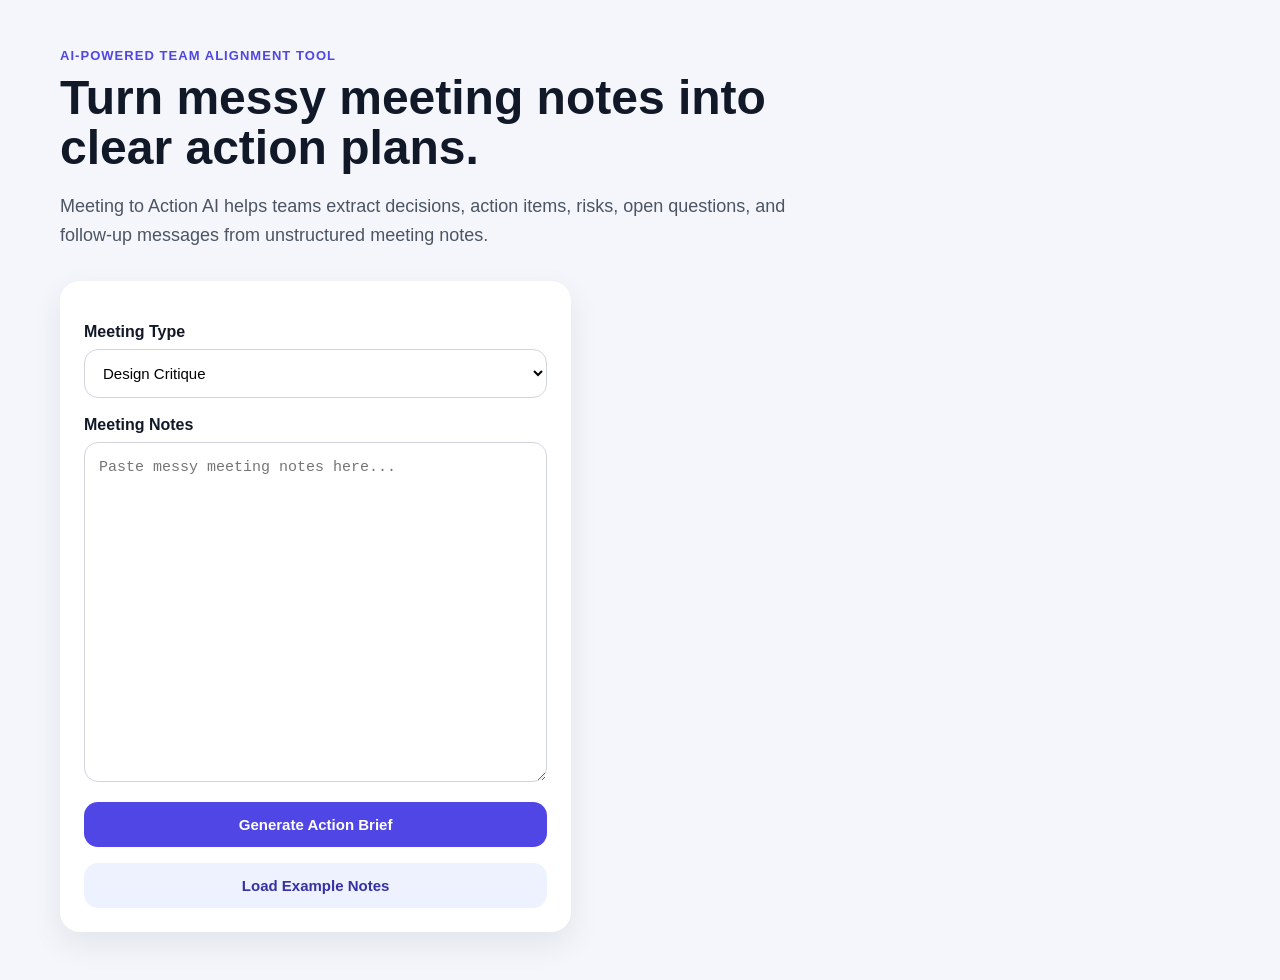
==== index.html @ c571ac3d "Add files via upload" ====
<!DOCTYPE html>
<html lang="en">
<head>
  <meta charset="UTF-8">
  <meta name="viewport" content="width=device-width, initial-scale=1.0">
  <title>Meeting to Action AI</title>
  <link rel="stylesheet" href="style.css">
</head>
<body>
  <main class="page">
    <section class="hero">
      <p class="eyebrow">AI-powered team alignment tool</p>
      <h1>Turn messy meeting notes into clear action plans.</h1>
      <p class="subtitle">
        Meeting to Action AI helps teams extract decisions, action items, risks,
        open questions, and follow-up messages from unstructured meeting notes.
      </p>
    </section>

    <section class="app-grid">
      <div class="input-panel">
        <label for="meetingType">Meeting Type</label>
        <select id="meetingType">
          <option value="Design Critique">Design Critique</option>
          <option value="Product Planning">Product Planning</option>
          <option value="Team Standup">Team Standup</option>
          <option value="User Research Review">User Research Review</option>
          <option value="Project Sync">Project Sync</option>
        </select>

        <label for="meetingNotes">Meeting Notes</label>
        <textarea id="meetingNotes" placeholder="Paste messy meeting notes here..."></textarea>

        <button onclick="generateBrief()">Generate Action Brief</button>
        <button class="secondary-button" onclick="loadExample()">Load Example Notes</button>
      </div>

      <div class="output-panel hidden" id="outputPanel">
        <div class="brief-header">
          <div>
            <p class="eyebrow">Generated Brief</p>
            <h2 id="briefTitle">Action Brief</h2>
          </div>
          <span id="meetingTag" class="tag">Meeting</span>
        </div>

        <div class="card">
          <h3>Summary</h3>
          <p id="summaryOutput"></p>
        </div>

        <div class="card">
          <h3>Decisions</h3>
          <ul id="decisionsOutput"></ul>
        </div>

        <div class="card">
          <h3>Action Items</h3>
          <ul id="actionsOutput"></ul>
        </div>

        <div class="card">
          <h3>Open Questions</h3>
          <ul id="questionsOutput"></ul>
        </div>

        <div class="card">
          <h3>Risks</h3>
          <ul id="risksOutput"></ul>
        </div>

        <div class="card follow-up">
          <h3>Follow-up Message</h3>
          <p id="followUpOutput"></p>
          <button onclick="copyFollowUp()">Copy Follow-up</button>
        </div>
      </div>
    </section>
  </main>

  <script src="script.js"></script>
</body>
</html>
---- style.css ----
* {
  box-sizing: border-box;
}

body {
  margin: 0;
  font-family: Inter, Arial, sans-serif;
  background: #f4f6fb;
  color: #111827;
}

.page {
  max-width: 1200px;
  margin: 0 auto;
  padding: 48px 20px;
}

.hero {
  margin-bottom: 32px;
}

.eyebrow {
  color: #4f46e5;
  font-size: 13px;
  font-weight: 800;
  letter-spacing: 0.08em;
  text-transform: uppercase;
  margin: 0 0 10px;
}

h1 {
  font-size: 48px;
  line-height: 1.05;
  max-width: 800px;
  margin: 0 0 16px;
}

.subtitle {
  font-size: 18px;
  line-height: 1.6;
  color: #4b5563;
  max-width: 760px;
}

.app-grid {
  display: grid;
  grid-template-columns: 0.9fr 1.1fr;
  gap: 24px;
  align-items: start;
}

.input-panel,
.output-panel,
.card {
  background: white;
  border-radius: 20px;
  box-shadow: 0 12px 32px rgba(15, 23, 42, 0.08);
}

.input-panel {
  padding: 24px;
  position: sticky;
  top: 24px;
}

label {
  display: block;
  font-weight: 700;
  margin: 18px 0 8px;
}

select,
textarea {
  width: 100%;
  border: 1px solid #d1d5db;
  border-radius: 14px;
  padding: 14px;
  font-size: 15px;
  background: white;
}

textarea {
  min-height: 340px;
  resize: vertical;
  line-height: 1.5;
}

button {
  width: 100%;
  margin-top: 16px;
  border: none;
  border-radius: 14px;
  padding: 14px 18px;
  font-weight: 800;
  font-size: 15px;
  background: #4f46e5;
  color: white;
  cursor: pointer;
}

button:hover {
  background: #4338ca;
}

.secondary-button {
  background: #eef2ff;
  color: #3730a3;
}

.secondary-button:hover {
  background: #e0e7ff;
}

.output-panel {
  padding: 24px;
}

.brief-header {
  display: flex;
  justify-content: space-between;
  gap: 16px;
  align-items: start;
  margin-bottom: 20px;
}

h2 {
  margin: 0;
  font-size: 30px;
}

.tag {
  display: inline-flex;
  align-items: center;
  border-radius: 999px;
  padding: 8px 12px;
  background: #ecfeff;
  color: #155e75;
  font-size: 13px;
  font-weight: 800;
}

.card {
  padding: 20px;
  margin-bottom: 16px;
  box-shadow: none;
  border: 1px solid #eef2f7;
}

.card h3 {
  margin: 0 0 12px;
  font-size: 18px;
}

.card p,
.card li {
  color: #374151;
  line-height: 1.55;
}

ul {
  margin: 0;
  padding-left: 20px;
}

li {
  margin-bottom: 10px;
}

.follow-up {
  background: #fafafa;
}

.hidden {
  display: none;
}

.priority {
  display: inline-block;
  font-size: 12px;
  font-weight: 800;
  padding: 3px 8px;
  border-radius: 999px;
  background: #fef3c7;
  color: #92400e;
  margin-right: 6px;
}

@media (max-width: 850px) {
  .app-grid {
    grid-template-columns: 1fr;
  }

  .input-panel {
    position: static;
  }

  h1 {
    font-size: 36px;
  }
}
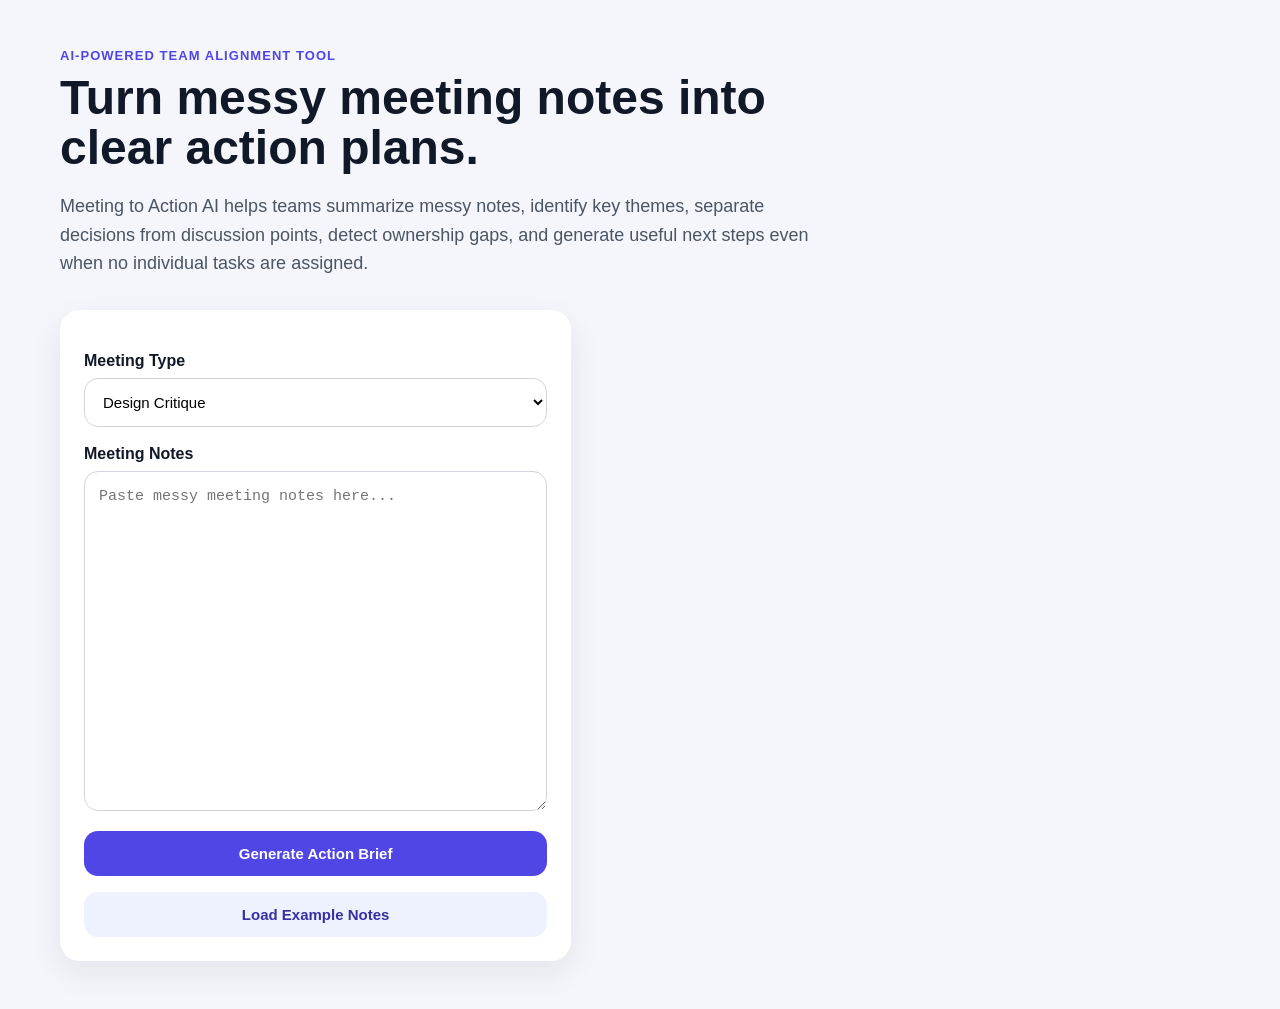
==== commit 47ba9d42: "Update index.html" ====
--- a/index.html
+++ b/index.html
@@ -12,9 +12,10 @@
       <p class="eyebrow">AI-powered team alignment tool</p>
       <h1>Turn messy meeting notes into clear action plans.</h1>
       <p class="subtitle">
-        Meeting to Action AI helps teams extract decisions, action items, risks,
-        open questions, and follow-up messages from unstructured meeting notes.
-      </p>
+  Meeting to Action AI helps teams summarize messy notes, identify key themes,
+  separate decisions from discussion points, detect ownership gaps, and generate
+  useful next steps even when no individual tasks are assigned.
+     </p>
     </section>
 
     <section class="app-grid">
@@ -55,7 +56,7 @@
         </div>
 
         <div class="card">
-          <h3>Action Items</h3>
+          <h3>Next Steps</h3>
           <ul id="actionsOutput"></ul>
         </div>
 
